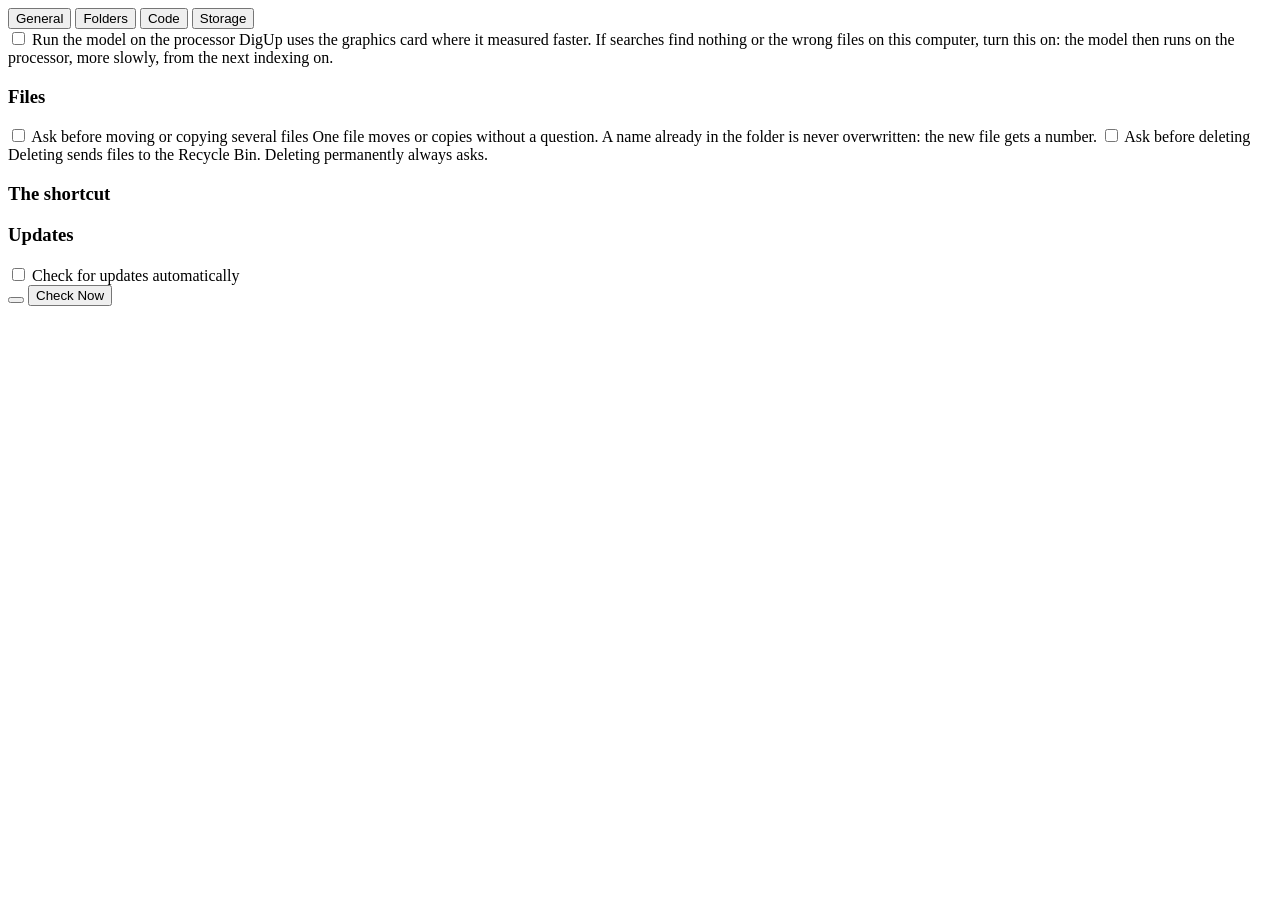
==== shell/ui/settings.html @ c61e28f3 "Show pictures whole in the window and ask before file operations The grid's square cells and a previ" ====
<!doctype html>
<html lang="en">
<head>
  <meta charset="utf-8">
  <title>DigUp Settings</title>
  <link rel="stylesheet" href="setup.css">
  <link rel="stylesheet" href="settings.css">
</head>
<body>
  <nav class="tabs" id="tabs" role="tablist">
    <button role="tab" data-tab="general">General</button>
    <button role="tab" data-tab="folders">Folders</button>
    <button role="tab" data-tab="code">Code</button>
    <button role="tab" data-tab="storage">Storage</button>
  </nav>
  <main class="settings">
    <section class="tab" id="general" role="tabpanel">
      <label class="option" id="login-option" hidden>
        <input type="checkbox" id="login">
        <span class="text">
          <span class="name">Open DigUp at login</span>
          <span class="info">DigUp lives in the tray and keeps your folders indexed.</span>
        </span>
      </label>

      <div class="option" id="tray-click-option" hidden>
        <span class="text">
          <span class="name">Clicking DigUp's tray icon</span>
          <label class="choice"><input type="radio" name="tray-click" value="window"> Opens the window</label>
          <label class="choice"><input type="radio" name="tray-click" value="panel"> Shows the search panel</label>
          <span class="info">Right-click it for the menu.</span>
        </span>
      </div>

      <label class="option" id="center-option" hidden>
        <input type="checkbox" id="center">
        <span class="text">
          <span class="name">Center the search panel</span>
          <span class="info">This desktop decides where new windows open, so the panel opens where it puts them.
            Centered, it opens where it does on a Mac, but DigUp then keeps a transparent window over the whole screen:
            about 50 MB more memory on a 1080p screen (up to 200 MB on a 4K one), and more processor time while you type
            on computers without graphics acceleration.</span>
        </span>
      </label>

      <label class="option" id="processor-option">
        <input type="checkbox" id="processor">
        <span class="text">
          <span class="name">Run the model on the processor</span>
          <span class="info">DigUp uses the graphics card where it measured faster. If searches find nothing or the wrong
            files on this computer, turn this on: the model then runs on the processor, more slowly, from the next
            indexing on.</span>
        </span>
      </label>

      <h3>Files</h3>
      <label class="option">
        <input type="checkbox" id="confirm-move-copy">
        <span class="text">
          <span class="name">Ask before moving or copying several files</span>
          <span class="info">One file moves or copies without a question. A name already in the folder is never
            overwritten: the new file gets a number.</span>
        </span>
      </label>
      <label class="option">
        <input type="checkbox" id="confirm-delete">
        <span class="text">
          <span class="name">Ask before deleting</span>
          <span class="info">Deleting sends files to the Recycle Bin. Deleting permanently always asks.</span>
        </span>
      </label>

      <h3>The shortcut</h3>
      <div class="keys" id="keys"></div>
      <button class="link" id="change-shortcut" hidden>Change Shortcut…</button>
      <p class="note" id="recording" hidden></p>
      <p class="shortcut-note" id="shortcut-note" hidden></p>
      <code class="command" id="shortcut-command" hidden></code>

      <h3>Updates</h3>
      <label class="option">
        <input type="checkbox" id="update-checks">
        <span class="text">
          <span class="name">Check for updates automatically</span>
          <span class="info" id="update-info"></span>
        </span>
      </label>
      <div class="update-row">
        <button class="link" id="update-version"></button>
        <button id="check-now">Check Now</button>
      </div>
    </section>

    <section class="tab" id="folders" role="tabpanel" hidden>
      <div class="card status-card">
        <div class="status-text">
          <div class="status-line" id="status-line"></div>
          <div class="bar" id="status-bar" hidden><div class="fill" id="status-fill"></div></div>
          <div class="status-detail" id="status-detail"></div>
        </div>
        <button id="pause" hidden>Pause</button>
      </div>

      <h3>Folders to search</h3>
      <div class="card list" id="folder-rows"></div>
      <button class="link" id="add-folders">Add Folders…</button>

      <h3>Skip these folders</h3>
      <div class="card list" id="skipped-rows"></div>
      <button class="link" id="skip-folder">Skip a Folder…</button>

      <h3>Skip these file types</h3>
      <input class="field" id="types" type="text" placeholder="e.g. heic, txt" spellcheck="false" autocomplete="off">
      <p class="note">DigUp reads pictures, PDFs, documents (txt, md, typ, rtf, docx, odt, html), audio and video. Keys,
        certificates and password files are never read, nor are hidden folders.</p>

      <label class="option hours-option">
        <input type="checkbox" id="hours">
        <span class="text">
          <span class="name">Index only at set hours</span>
          <span class="info">Files are read only between these times, and what changed meanwhile is picked up when
            they begin. Search works all day.</span>
          <span class="times" id="times" hidden>From <input type="time" id="hours-start"> to
            <input type="time" id="hours-end"></span>
        </span>
      </label>
    </section>

    <section class="tab" id="code" role="tabpanel" hidden>
      <p class="intro">DigUp can find code by what it does. Type “code:” in the search panel and say what the code does,
        or pick Code in the window. Results open in your editor at the line.</p>
      <div class="card status-card" id="code-status" hidden>
        <div class="status-text">
          <div class="status-line" id="code-status-line"></div>
          <div class="status-detail" id="code-status-detail"></div>
        </div>
      </div>

      <h3>Code folders</h3>
      <div class="card list" id="code-rows"></div>
      <button class="link" id="add-code">Add Folders…</button>

      <h3>Open code in</h3>
      <select class="field" id="code-editor"></select>
      <p class="note">DigUp reads what git keeps in these folders: source, configuration, a repository's docs and
        notebooks. It leaves out what git ignores, dependencies and build output, data files, keys and password files.
        Code gets an index of its own and shows up only when you search for code.</p>

      <button class="link danger" id="code-off" hidden>Turn Off Code Search…</button>
      <div class="confirm" id="code-off-confirm" hidden>
        <p id="code-off-text"></p>
        <div class="actions">
          <button id="code-off-cancel">Cancel</button>
          <button class="danger" id="code-off-go">Turn Off</button>
        </div>
      </div>
    </section>

    <section class="tab" id="storage" role="tabpanel" hidden>
      <h3>Model</h3>
      <div class="card facts">
        <div class="fact"><span>EmbeddingGemma 2</span><span>Google · Apache 2.0 · 865 MB</span></div>
        <div class="fact"><span>Status</span><span id="model-status"></span></div>
        <div class="fact"><span>Location</span><button class="path-button" id="model-path"></button></div>
      </div>
      <h3>Index</h3>
      <div class="card facts">
        <div class="fact"><span>Size on disk</span><span id="index-size"></span></div>
        <div class="fact"><span>Location</span><button class="path-button" id="index-path"></button></div>
      </div>
      <h3>Privacy</h3>
      <p class="privacy-text">DigUp reads the folders you choose and keeps what it learns in its index, on this
        computer. It goes online only to download its model, once, and to check for updates (General), which sends nothing
        about your files.</p>
      <p class="note"><span id="version"></span> <button class="link inline" id="licenses" hidden>Licenses</button></p>
    </section>

    <p class="note problem" id="problem" hidden></p>
  </main>
  <script src="shortcut.js"></script>
  <script src="settings.js"></script>
</body>
</html>
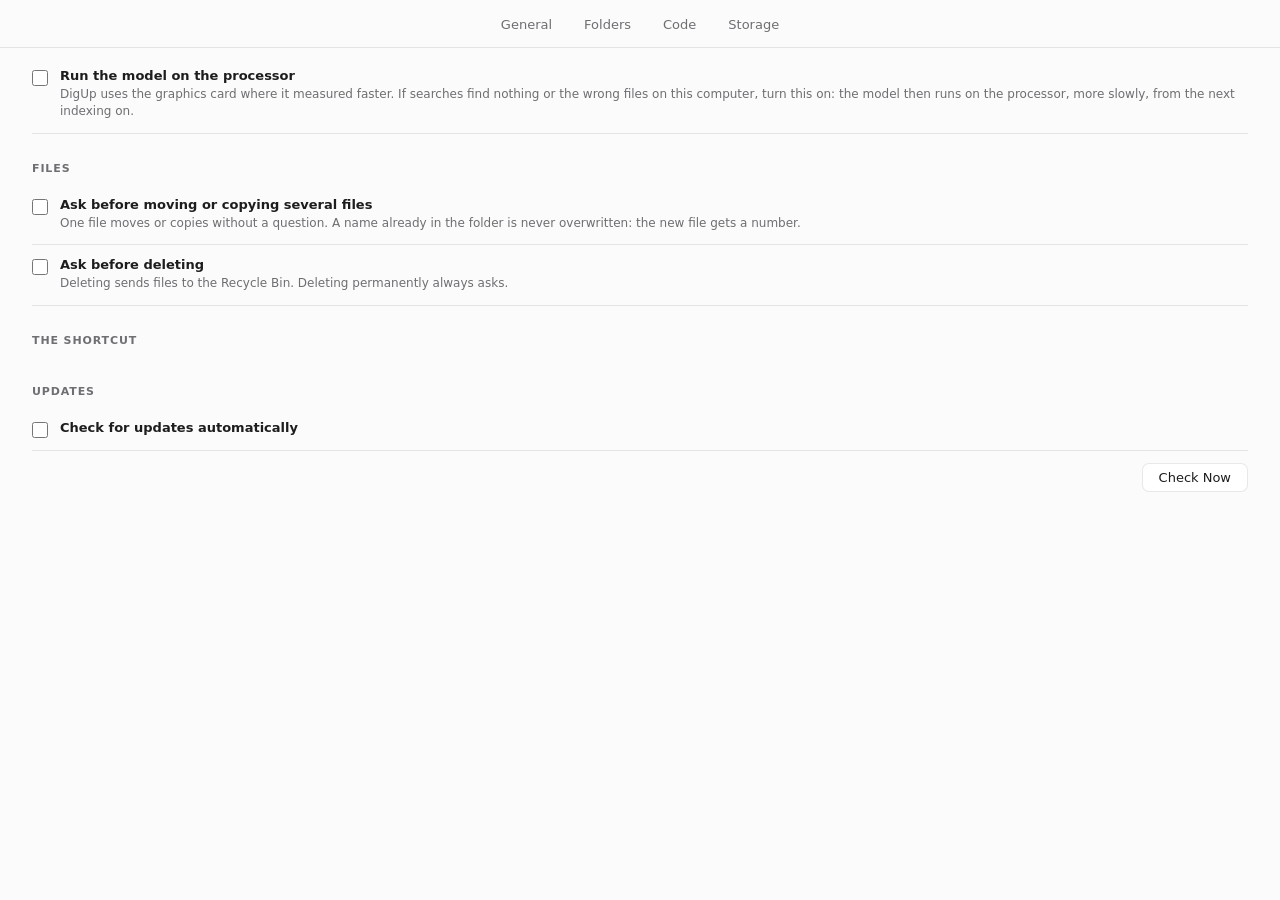
==== commit 16dbc8ac: "Choose the model folder before downloading and index images in parallel Setup's model step can downl" ====
--- a/shell/ui/settings.html
+++ b/shell/ui/settings.html
@@ -162,7 +162,29 @@
         <div class="fact"><span>EmbeddingGemma 2</span><span>Google · Apache 2.0 · 865 MB</span></div>
         <div class="fact"><span>Status</span><span id="model-status"></span></div>
         <div class="fact"><span>Location</span><button class="path-button" id="model-path"></button></div>
-      </div>
+        <div class="fact" id="model-transfer-row" hidden><span>Transfer</span><span id="model-transfer"></span></div>
+      </div>
+      <div class="model-actions">
+        <button id="model-change">Change Folder…</button>
+        <button id="model-files">Use Model Files…</button>
+        <button id="model-check">Check Files</button>
+        <button id="model-download" hidden>Download Model…</button>
+        <button class="danger-link" id="model-delete">Delete Model Files…</button>
+      </div>
+      <p class="note" id="model-note" hidden></p>
+      <div class="cleanup" id="model-cleanup" hidden>
+        <span id="model-cleanup-text"></span>
+        <button class="link danger" id="model-cleanup-delete">Delete Old Files</button>
+      </div>
+      <div class="confirm" id="model-confirm" hidden>
+        <p id="model-confirm-text"></p>
+        <div class="actions">
+          <button id="model-confirm-cancel">Cancel</button>
+          <button id="model-confirm-alt" hidden></button>
+          <button id="model-confirm-go"></button>
+        </div>
+      </div>
+      <button class="link inline" id="model-links">Copy Download Links</button>
       <h3>Index</h3>
       <div class="card facts">
         <div class="fact"><span>Size on disk</span><span id="index-size"></span></div>
--- a/shell/ui/setup.css
+++ b/shell/ui/setup.css
@@ -0,0 +1,154 @@
+/* The setup window: DigUp's first launch, and Choose Folders… later. The Mac app's onboarding
+   (Sources/DigUpApp/Onboarding.swift) is the reference; moss and amber are DigUp's colors. */
+
+:root {
+  --amber: #f2a22a;
+  --ember: #d97b1a;
+  --moss: #356652;
+  --leaf: #4f8058;
+  --surface: #fbfbfb;
+  --card: #ffffff;
+  --text: #1d1d1f;
+  --secondary: #6e6e73;
+  --tertiary: #a1a1a6;
+  --line: rgba(0, 0, 0, 0.09);
+  --accent: #0a84ff;
+  font-family: -apple-system, BlinkMacSystemFont, "Segoe UI Variable Text", "Segoe UI", system-ui, Ubuntu, Cantarell,
+    "Noto Sans", sans-serif;
+  font-size: 13px;
+  color: var(--text);
+  background: var(--surface);
+}
+
+@media (prefers-color-scheme: dark) {
+  :root {
+    --surface: #1f1f21;
+    --card: #2a2a2d;
+    --text: #f2f2f7;
+    --secondary: #a1a1a6;
+    --tertiary: #6e6e73;
+    --line: rgba(255, 255, 255, 0.1);
+  }
+}
+
+* { box-sizing: border-box; }
+[hidden] { display: none !important; }
+
+html, body { margin: 0; height: 100%; overflow: hidden; background: var(--surface); }
+
+body { display: flex; flex-direction: column; user-select: none; -webkit-user-select: none; cursor: default; }
+
+main { flex: 1; min-height: 0; overflow-y: auto; padding: 34px 48px 12px; }
+
+.hero { display: flex; flex-direction: column; align-items: center; text-align: center; }
+
+.icon { width: 96px; height: 96px; filter: drop-shadow(0 6px 14px rgba(53, 102, 82, 0.35)); }
+
+h1 { font-size: 30px; margin: 10px 0 0; }
+h2 { font-size: 24px; margin: 0 0 6px; }
+h3 { font-size: 11px; text-transform: uppercase; letter-spacing: 0.08em; color: var(--secondary); margin: 28px 0 10px; }
+
+.tagline { font-size: 16px; color: var(--secondary); margin: 2px 0 0; }
+.subtitle { font-size: 13px; color: var(--secondary); margin: 0 0 18px; line-height: 1.45; }
+.centered { text-align: center; max-width: 470px; margin: 18px auto 0; }
+
+.features { list-style: none; padding: 0; margin: 30px auto 0; max-width: 470px; display: grid; gap: 16px; }
+.features li { display: flex; align-items: center; gap: 14px; }
+.features div { display: flex; flex-direction: column; gap: 2px; }
+.features b { font-size: 14px; }
+.features span:not(.tile) { font-size: 12px; color: var(--secondary); }
+
+.tile {
+  width: 34px; height: 34px; flex: none; border-radius: 9px;
+  background: linear-gradient(145deg, var(--leaf), var(--moss));
+  display: grid; place-items: center;
+}
+.tile svg { width: 18px; height: 18px; fill: none; stroke: white; stroke-width: 1.8; stroke-linecap: round; stroke-linejoin: round; }
+
+.privacy { max-width: 470px; margin: 26px auto 0; font-size: 12px; color: var(--secondary); line-height: 1.45; }
+
+.folders { display: flex; flex-direction: column; gap: 6px; }
+
+/* A folder: its checkbox (mixed when only some of it is searched), what's in it, how long its first pass takes, and its
+   subfolders one level down when opened. */
+.folder-box { background: var(--card); border: 1px solid var(--line); border-radius: 10px; }
+.folder-box.off { background: transparent; }
+.folder { display: flex; align-items: center; gap: 10px; padding: 9px 12px 9px 6px; }
+.disclosure {
+  width: 18px; height: 26px; flex: none; padding: 0; border: 0; background: none; color: var(--secondary);
+  display: grid; place-items: center;
+}
+.disclosure svg { width: 10px; height: 10px; transition: transform 0.12s; }
+.disclosure.open svg { transform: rotate(90deg); }
+.disclosure[disabled] { visibility: hidden; }
+.folder input, .subfolder input { width: 16px; height: 16px; accent-color: var(--moss); flex: none; margin: 0; }
+.folder .text { min-width: 0; flex: 1; }
+.folder .name { font-size: 13px; font-weight: 600; }
+.folder .path, .folder .counts { font-size: 11px; color: var(--secondary); overflow: hidden; text-overflow: ellipsis; white-space: nowrap; }
+.folder .counts.problem { color: var(--ember); }
+.time { flex: none; text-align: right; font-size: 12px; font-weight: 500; font-variant-numeric: tabular-nums; }
+.time small { display: block; font-size: 10px; font-weight: 400; color: var(--tertiary); }
+.off .time, .subfolder.off .time, .time.quiet { color: var(--tertiary); }
+.subfolders { border-top: 1px solid var(--line); padding: 4px 0 6px; }
+.subfolder { display: flex; align-items: center; gap: 8px; padding: 4px 12px 4px 34px; }
+.subfolder .name { font-size: 12px; flex: none; max-width: 40%; overflow: hidden; text-overflow: ellipsis; white-space: nowrap; }
+.subfolder .counts { font-size: 11px; color: var(--secondary); flex: 1; min-width: 0; overflow: hidden; text-overflow: ellipsis; white-space: nowrap; }
+.subfolder.off .name, .subfolder.off .counts { opacity: 0.6; }
+.subfolder .time { font-size: 11px; color: var(--secondary); }
+.more { font: inherit; font-size: 11px; color: var(--ember); background: none; border: 0; padding: 4px 0 2px 58px; }
+
+/* Setup's last step: the model's download, then indexing, as it goes. */
+.progress-card {
+  max-width: 470px; margin: 26px auto 0; padding: 16px 18px;
+  background: var(--card); border: 1px solid var(--line); border-radius: 12px;
+}
+.progress-line { display: flex; justify-content: space-between; align-items: baseline; gap: 12px; font-size: 13px; }
+.progress-what { font-weight: 600; }
+.progress-left { color: var(--secondary); font-variant-numeric: tabular-nums; white-space: nowrap; }
+.bar { position: relative; height: 6px; margin-top: 10px; border-radius: 3px; background: var(--line); overflow: hidden; }
+.bar .fill { position: absolute; left: 0; top: 0; bottom: 0; width: 0; border-radius: 3px; background: var(--moss); transition: width 0.3s; }
+.bar.busy .fill { width: 30%; animation: busy 1.3s ease-in-out infinite; }
+.bar.done .fill { width: 100%; }
+@keyframes busy { from { left: -30%; } to { left: 100%; } }
+.progress-note { font-size: 12px; color: var(--secondary); line-height: 1.45; margin: 10px 0 0; }
+
+button {
+  font: inherit; font-size: 13px; color: var(--text); background: var(--card); border: 1px solid var(--line);
+  border-radius: 7px; padding: 6px 16px;
+}
+button.primary { background: var(--moss); color: white; border-color: transparent; }
+button.primary:disabled { opacity: 0.45; }
+button.link { background: none; border: 0; color: var(--ember); padding: 10px 2px 0; }
+
+.note { font-size: 11px; color: var(--secondary); margin-top: 18px; }
+
+/* The model step: where it goes, and the choice not to download it yet. */
+.model-card { margin-top: 20px; }
+.model-card .path { margin-top: 4px; overflow-wrap: anywhere; user-select: text; -webkit-user-select: text; }
+.model-card .problem { color: var(--ember); }
+.model-actions { display: flex; align-items: center; gap: 14px; margin-top: 14px; }
+.model-actions .link { padding: 6px 2px; }
+
+.keys { display: flex; gap: 6px; margin: 8px 0 4px; }
+.key {
+  min-width: 44px; padding: 8px 12px; text-align: center; font-size: 16px; font-weight: 500;
+  background: var(--card); border: 1px solid var(--line); border-bottom-width: 3px; border-radius: 9px;
+}
+
+.shortcut-note { font-size: 12px; color: var(--secondary); line-height: 1.45; margin: 12px 0 0; max-width: 560px; }
+.command {
+  display: block; margin-top: 8px; padding: 8px 10px; font-size: 12px; user-select: text; -webkit-user-select: text;
+  background: var(--card); border: 1px solid var(--line); border-radius: 7px; overflow-wrap: anywhere; cursor: text;
+}
+
+.panel-keys { display: grid; grid-template-columns: 80px 1fr; gap: 8px 12px; margin: 0; }
+.panel-keys dt { font-weight: 600; color: var(--text); }
+.panel-keys dd { margin: 0; color: var(--secondary); }
+
+footer {
+  flex: none; display: flex; align-items: center; justify-content: space-between; gap: 12px;
+  padding: 12px 20px; border-top: 1px solid var(--line);
+}
+.model { font-size: 11px; color: var(--secondary); white-space: nowrap; }
+.summary { flex: 1; text-align: right; font-size: 12px; color: var(--secondary); white-space: nowrap; overflow: hidden; text-overflow: ellipsis; }
+.buttons { display: flex; gap: 8px; }
--- a/shell/ui/settings.css
+++ b/shell/ui/settings.css
@@ -0,0 +1,92 @@
+/* The Settings window: setup.css's look (colors, keys, notes), with tabs: General, Folders, Code, Storage. */
+
+body { display: flex; flex-direction: column; }
+
+.tabs { flex: none; display: flex; justify-content: center; gap: 4px; padding: 12px 20px 10px; border-bottom: 1px solid var(--line); }
+.tabs button { border: 0; border-radius: 7px; padding: 5px 14px; background: none; color: var(--secondary); font-weight: 500; }
+.tabs button:hover { background: var(--line); }
+.tabs button[aria-selected="true"] { background: var(--moss); color: white; }
+
+main.settings { flex: 1; min-height: 0; overflow-y: auto; padding: 8px 32px 24px; }
+main.settings h3:first-child { margin-top: 14px; }
+
+.option { display: flex; gap: 12px; align-items: flex-start; padding: 12px 0; border-bottom: 1px solid var(--line); }
+.option input[type="checkbox"] { width: 16px; height: 16px; margin: 2px 0 0; accent-color: var(--moss); flex: none; }
+.option .text { display: flex; flex-direction: column; gap: 3px; }
+.option .name { font-size: 13px; font-weight: 600; }
+.option .info { font-size: 12px; color: var(--secondary); line-height: 1.45; }
+.hours-option { border-bottom: 0; margin-top: 14px; }
+.option .choice { display: flex; align-items: center; gap: 8px; font-size: 13px; margin-top: 4px; }
+.option .choice input { margin: 0; accent-color: var(--moss); }
+.link.inline { padding: 0; font-size: inherit; }
+.update-row { display: flex; align-items: center; justify-content: space-between; gap: 12px; padding: 12px 0; }
+.update-row .link { padding: 0; color: var(--secondary); cursor: default; }
+.update-row .link.available { color: var(--ember); cursor: pointer; }
+.times { margin-top: 6px; font-size: 12px; color: var(--secondary); display: flex; align-items: center; gap: 8px; }
+.times input { font: inherit; font-size: 12px; color: var(--text); background: var(--card); border: 1px solid var(--line); border-radius: 6px; padding: 3px 6px; }
+
+.card { background: var(--card); border: 1px solid var(--line); border-radius: 10px; }
+.status-card { display: flex; align-items: center; gap: 14px; padding: 12px 14px; margin-top: 14px; }
+.status-text { flex: 1; min-width: 0; }
+.status-line { font-size: 13px; font-weight: 600; }
+.status-detail { font-size: 11px; color: var(--secondary); margin-top: 4px; }
+.status-card .bar { margin-top: 7px; }
+
+.list .row { display: flex; align-items: center; gap: 12px; padding: 9px 12px; border-top: 1px solid var(--line); }
+.list .row:first-child { border-top: 0; }
+.list .empty { padding: 10px 12px; font-size: 12px; color: var(--secondary); }
+.row .text { flex: 1; min-width: 0; }
+.row .name { font-size: 13px; font-weight: 600; display: flex; align-items: center; gap: 6px; }
+.row .path, .row .counts { font-size: 11px; color: var(--secondary); overflow: hidden; text-overflow: ellipsis; white-space: nowrap; }
+.row .side { flex: none; text-align: right; }
+.row .indexed { font-size: 12px; font-weight: 500; font-variant-numeric: tabular-nums; }
+.row .states { font-size: 11px; color: var(--secondary); }
+.row .why { font: inherit; font-size: 11px; color: var(--accent, #4a8); background: none; border: 0; padding: 0; cursor: pointer; text-decoration: underline; }
+.row .reasons { font-size: 11px; color: var(--secondary); margin-top: 3px; white-space: normal; }
+.row .flag { font-size: 10px; font-weight: 600; padding: 1px 6px; border-radius: 99px; background: rgba(242, 162, 42, 0.22); }
+.remove {
+  flex: none; width: 22px; height: 22px; border: 0; border-radius: 50%; padding: 0; background: var(--line);
+  color: var(--secondary); font-size: 15px; line-height: 22px; text-align: center;
+}
+.remove:hover { background: rgba(217, 123, 26, 0.25); color: var(--text); }
+.confirm { padding: 10px 12px; border-top: 1px solid var(--line); background: rgba(217, 123, 26, 0.08); }
+.confirm p { margin: 0 0 8px; font-size: 12px; line-height: 1.45; }
+.confirm .actions { display: flex; justify-content: flex-end; gap: 8px; }
+.confirm .danger { background: #c4441c; color: white; border-color: transparent; }
+
+input.field {
+  width: 100%; font: inherit; font-size: 13px; color: var(--text); background: var(--card);
+  border: 1px solid var(--line); border-radius: 7px; padding: 6px 10px;
+}
+input.field:focus, select.field:focus { outline: 2px solid color-mix(in srgb, var(--moss) 50%, transparent); outline-offset: -1px; }
+select.field {
+  font: inherit; font-size: 13px; color: var(--text); background: var(--card); border: 1px solid var(--line);
+  border-radius: 7px; padding: 5px 8px; min-width: 240px;
+}
+
+.intro { font-size: 12px; color: var(--secondary); line-height: 1.5; margin: 14px 0 0; }
+.link.danger { color: #c4441c; margin-top: 14px; }
+#code-off-confirm { border: 1px solid var(--line); border-radius: 10px; margin-top: 14px; }
+
+.facts .fact { display: flex; justify-content: space-between; gap: 16px; padding: 9px 12px; border-top: 1px solid var(--line); font-size: 13px; }
+.facts .fact:first-child { border-top: 0; }
+.facts .fact span:last-child { color: var(--secondary); text-align: right; }
+/* A long path loses its start: "…/DigUp/Models". */
+.path-button { font: inherit; font-size: 12px; color: var(--secondary); background: none; border: 0; padding: 0; max-width: 70%; overflow: hidden; text-overflow: ellipsis; white-space: nowrap; direction: rtl; text-align: right; }
+.path-button bdi { direction: ltr; unicode-bidi: isolate; }
+.path-button:hover { color: var(--text); text-decoration: underline; }
+.privacy-text { font-size: 12px; color: var(--secondary); line-height: 1.5; margin: 0; }
+.problem { color: #c4441c; }
+
+.model-actions { display: flex; flex-wrap: wrap; gap: 8px; margin: 12px 0 6px; }
+.model-actions button { font-size: 12px; }
+.model-actions .danger-link { color: #c4441c; }
+#model-note { margin: 6px 0 0; }
+#model-note.problem { color: #c4441c; }
+.cleanup { display: flex; align-items: center; justify-content: space-between; gap: 12px; margin: 8px 0 0;
+  font-size: 12px; color: var(--secondary); }
+.cleanup .link { padding: 0; font-size: 12px; }
+#model-confirm { margin-top: 10px; }
+#model-confirm-text { white-space: pre-line; }
+#model-links { margin-top: 10px; font-size: 12px; }
+#model-transfer-row span:last-child { max-width: 70%; overflow: hidden; text-overflow: ellipsis; white-space: nowrap; }
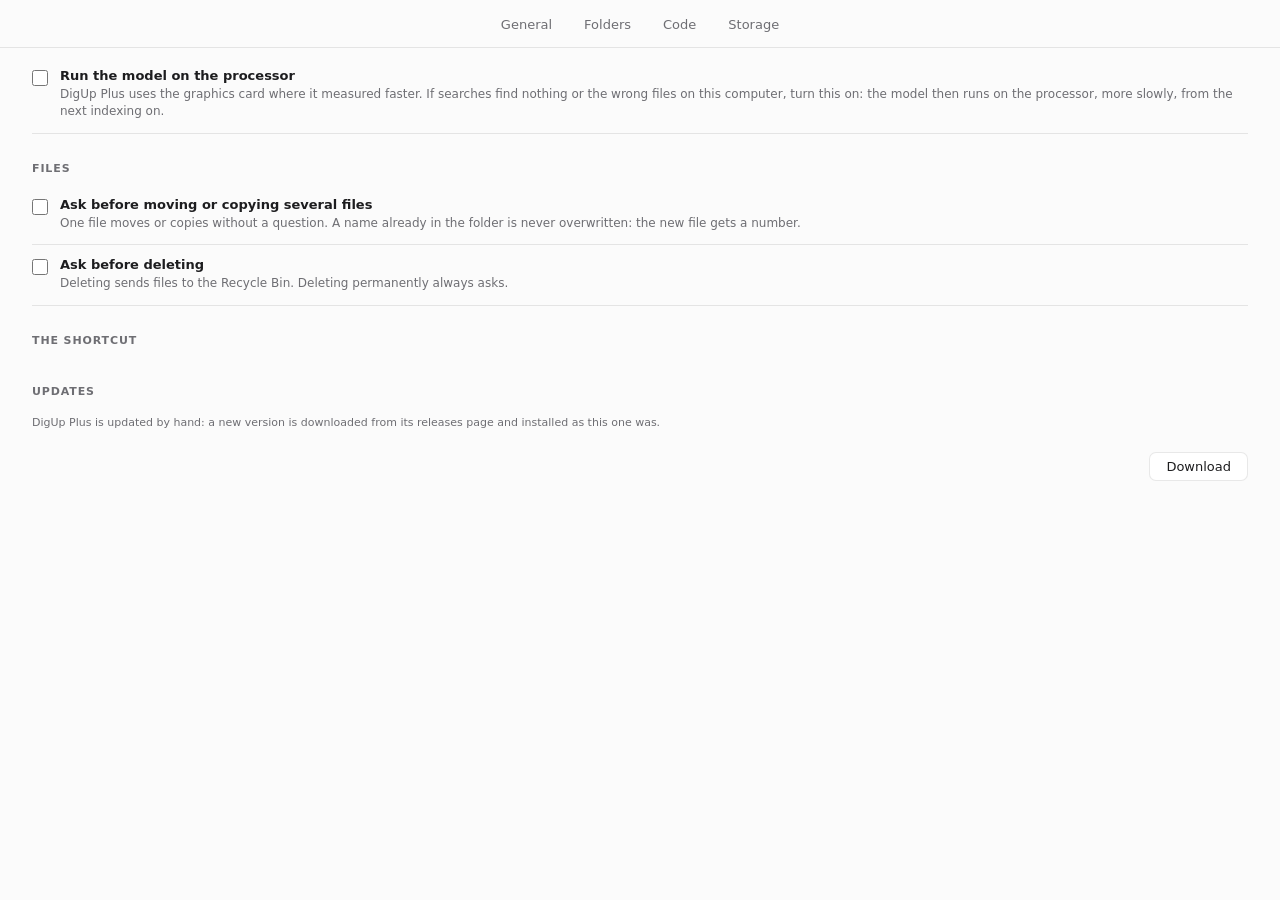
==== commit 6534e6f9: "Ship the fork as DigUp Plus 0.1.0 with portable Windows builds DigUp Plus is the fork's own product " ====
--- a/shell/ui/settings.html
+++ b/shell/ui/settings.html
@@ -2,7 +2,7 @@
 <html lang="en">
 <head>
   <meta charset="utf-8">
-  <title>DigUp Settings</title>
+  <title>DigUp Plus Settings</title>
   <link rel="stylesheet" href="setup.css">
   <link rel="stylesheet" href="settings.css">
 </head>
@@ -18,14 +18,14 @@
       <label class="option" id="login-option" hidden>
         <input type="checkbox" id="login">
         <span class="text">
-          <span class="name">Open DigUp at login</span>
-          <span class="info">DigUp lives in the tray and keeps your folders indexed.</span>
+          <span class="name">Open DigUp Plus at login</span>
+          <span class="info">DigUp Plus lives in the tray and keeps your folders indexed.</span>
         </span>
       </label>
 
       <div class="option" id="tray-click-option" hidden>
         <span class="text">
-          <span class="name">Clicking DigUp's tray icon</span>
+          <span class="name">Clicking DigUp Plus's tray icon</span>
           <label class="choice"><input type="radio" name="tray-click" value="window"> Opens the window</label>
           <label class="choice"><input type="radio" name="tray-click" value="panel"> Shows the search panel</label>
           <span class="info">Right-click it for the menu.</span>
@@ -37,7 +37,7 @@
         <span class="text">
           <span class="name">Center the search panel</span>
           <span class="info">This desktop decides where new windows open, so the panel opens where it puts them.
-            Centered, it opens where it does on a Mac, but DigUp then keeps a transparent window over the whole screen:
+            Centered, it opens where it does on a Mac, but DigUp Plus then keeps a transparent window over the whole screen:
             about 50 MB more memory on a 1080p screen (up to 200 MB on a 4K one), and more processor time while you type
             on computers without graphics acceleration.</span>
         </span>
@@ -47,7 +47,7 @@
         <input type="checkbox" id="processor">
         <span class="text">
           <span class="name">Run the model on the processor</span>
-          <span class="info">DigUp uses the graphics card where it measured faster. If searches find nothing or the wrong
+          <span class="info">DigUp Plus uses the graphics card where it measured faster. If searches find nothing or the wrong
             files on this computer, turn this on: the model then runs on the processor, more slowly, from the next
             indexing on.</span>
         </span>
@@ -78,16 +78,11 @@
       <code class="command" id="shortcut-command" hidden></code>
 
       <h3>Updates</h3>
-      <label class="option">
-        <input type="checkbox" id="update-checks">
-        <span class="text">
-          <span class="name">Check for updates automatically</span>
-          <span class="info" id="update-info"></span>
-        </span>
-      </label>
+      <p class="note" id="update-info">DigUp Plus is updated by hand: a new version is downloaded from its releases
+        page and installed as this one was.</p>
       <div class="update-row">
-        <button class="link" id="update-version"></button>
-        <button id="check-now">Check Now</button>
+        <span class="link" id="update-version"></span>
+        <button id="download-version">Download</button>
       </div>
     </section>
 
@@ -111,7 +106,7 @@
 
       <h3>Skip these file types</h3>
       <input class="field" id="types" type="text" placeholder="e.g. heic, txt" spellcheck="false" autocomplete="off">
-      <p class="note">DigUp reads pictures, PDFs, documents (txt, md, typ, rtf, docx, odt, html), audio and video. Keys,
+      <p class="note">DigUp Plus reads pictures, PDFs, documents (txt, md, typ, rtf, docx, odt, html), audio and video. Keys,
         certificates and password files are never read, nor are hidden folders.</p>
 
       <label class="option hours-option">
@@ -127,7 +122,7 @@
     </section>
 
     <section class="tab" id="code" role="tabpanel" hidden>
-      <p class="intro">DigUp can find code by what it does. Type “code:” in the search panel and say what the code does,
+      <p class="intro">DigUp Plus can find code by what it does. Type “code:” in the search panel and say what the code does,
         or pick Code in the window. Results open in your editor at the line.</p>
       <div class="card status-card" id="code-status" hidden>
         <div class="status-text">
@@ -142,7 +137,7 @@
 
       <h3>Open code in</h3>
       <select class="field" id="code-editor"></select>
-      <p class="note">DigUp reads what git keeps in these folders: source, configuration, a repository's docs and
+      <p class="note">DigUp Plus reads what git keeps in these folders: source, configuration, a repository's docs and
         notebooks. It leaves out what git ignores, dependencies and build output, data files, keys and password files.
         Code gets an index of its own and shows up only when you search for code.</p>
 
@@ -190,8 +185,22 @@
         <div class="fact"><span>Size on disk</span><span id="index-size"></span></div>
         <div class="fact"><span>Location</span><button class="path-button" id="index-path"></button></div>
       </div>
+      <div class="model-actions">
+        <button id="index-change">Move Index Folder…</button>
+      </div>
+      <p class="note">Moving the index pauses indexing, copies its databases to the folder you choose, checks that they
+        open, and then removes the old files. A fast local disk is best; network and removable disks can make search
+        unreliable.</p>
+      <p class="note" id="index-note" hidden></p>
+      <div class="confirm" id="index-confirm" hidden>
+        <p id="index-confirm-text"></p>
+        <div class="actions">
+          <button id="index-confirm-cancel">Cancel</button>
+          <button id="index-confirm-go"></button>
+        </div>
+      </div>
       <h3>Privacy</h3>
-      <p class="privacy-text">DigUp reads the folders you choose and keeps what it learns in its index, on this
+      <p class="privacy-text">DigUp Plus reads the folders you choose and keeps what it learns in its index, on this
         computer. It goes online only to download its model, once, and to check for updates (General), which sends nothing
         about your files.</p>
       <p class="note"><span id="version"></span> <button class="link inline" id="licenses" hidden>Licenses</button></p>
--- a/shell/ui/setup.css
+++ b/shell/ui/setup.css
@@ -1,5 +1,5 @@
-/* The setup window: DigUp's first launch, and Choose Folders… later. The Mac app's onboarding
-   (Sources/DigUpApp/Onboarding.swift) is the reference; moss and amber are DigUp's colors. */
+/* The setup window: DigUp Plus's first launch, and Choose Folders… later. The Mac app's onboarding
+   (Sources/DigUpApp/Onboarding.swift) is the reference; moss and amber are DigUp Plus's colors. */
 
 :root {
   --amber: #f2a22a;
--- a/shell/ui/settings.css
+++ b/shell/ui/settings.css
@@ -71,7 +71,7 @@
 .facts .fact { display: flex; justify-content: space-between; gap: 16px; padding: 9px 12px; border-top: 1px solid var(--line); font-size: 13px; }
 .facts .fact:first-child { border-top: 0; }
 .facts .fact span:last-child { color: var(--secondary); text-align: right; }
-/* A long path loses its start: "…/DigUp/Models". */
+/* A long path loses its start: "…/DigUp Plus/Models". */
 .path-button { font: inherit; font-size: 12px; color: var(--secondary); background: none; border: 0; padding: 0; max-width: 70%; overflow: hidden; text-overflow: ellipsis; white-space: nowrap; direction: rtl; text-align: right; }
 .path-button bdi { direction: ltr; unicode-bidi: isolate; }
 .path-button:hover { color: var(--text); text-decoration: underline; }
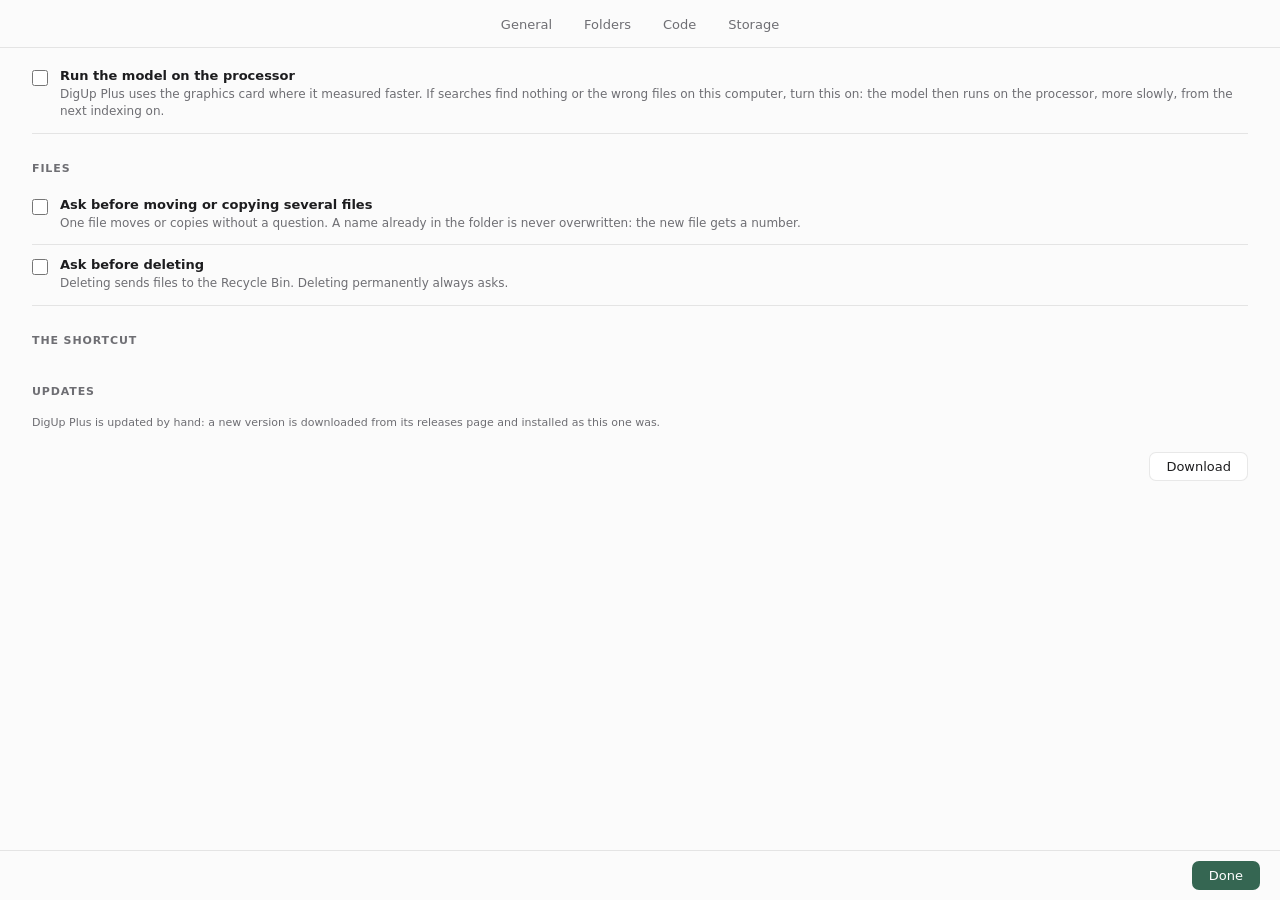
==== commit ec1a2e65: "Ship 0.1.3: the audit fixes and a keyboard-first results window The first run opens Settings instead" ====
--- a/shell/ui/settings.html
+++ b/shell/ui/settings.html
@@ -184,13 +184,16 @@
       <div class="card facts">
         <div class="fact"><span>Size on disk</span><span id="index-size"></span></div>
         <div class="fact"><span>Location</span><button class="path-button" id="index-path"></button></div>
+        <div class="fact" id="data-row" hidden><span>App folder</span><button class="path-button" id="data-path"></button></div>
       </div>
       <div class="model-actions">
+        <button id="index-use">Use Existing Index…</button>
         <button id="index-change">Move Index Folder…</button>
       </div>
-      <p class="note">Moving the index pauses indexing, copies its databases to the folder you choose, checks that they
-        open, and then removes the old files. A fast local disk is best; network and removable disks can make search
-        unreliable.</p>
+      <p class="note">Use Existing Index… points DigUp Plus at an index you already have — the folder with
+        `index.sqlite` in it — and uses it where it is: nothing is copied. Move Index Folder… pauses indexing, copies
+        the index to the folder you choose, checks that it opens, and then removes the old files. A fast local disk is
+        best; network and removable disks can make search unreliable.</p>
       <p class="note" id="index-note" hidden></p>
       <div class="confirm" id="index-confirm" hidden>
         <p id="index-confirm-text"></p>
@@ -201,13 +204,15 @@
       </div>
       <h3>Privacy</h3>
       <p class="privacy-text">DigUp Plus reads the folders you choose and keeps what it learns in its index, on this
-        computer. It goes online only to download its model, once, and to check for updates (General), which sends nothing
-        about your files.</p>
+        computer. It goes online only to download its model, once, and nothing about your files is ever sent.</p>
       <p class="note"><span id="version"></span> <button class="link inline" id="licenses" hidden>Licenses</button></p>
     </section>
 
     <p class="note problem" id="problem" hidden></p>
   </main>
+  <footer class="settings-footer">
+    <button class="primary" id="done">Done</button>
+  </footer>
   <script src="shortcut.js"></script>
   <script src="settings.js"></script>
 </body>
--- a/shell/ui/settings.css
+++ b/shell/ui/settings.css
@@ -78,6 +78,9 @@
 .privacy-text { font-size: 12px; color: var(--secondary); line-height: 1.5; margin: 0; }
 .problem { color: #c4441c; }
 
+/* Done: everything is saved as it's changed, so this closes the settings and leaves the app's own window up. */
+.settings-footer { flex: none; display: flex; justify-content: flex-end; padding: 10px 20px; border-top: 1px solid var(--line); }
+
 .model-actions { display: flex; flex-wrap: wrap; gap: 8px; margin: 12px 0 6px; }
 .model-actions button { font-size: 12px; }
 .model-actions .danger-link { color: #c4441c; }
